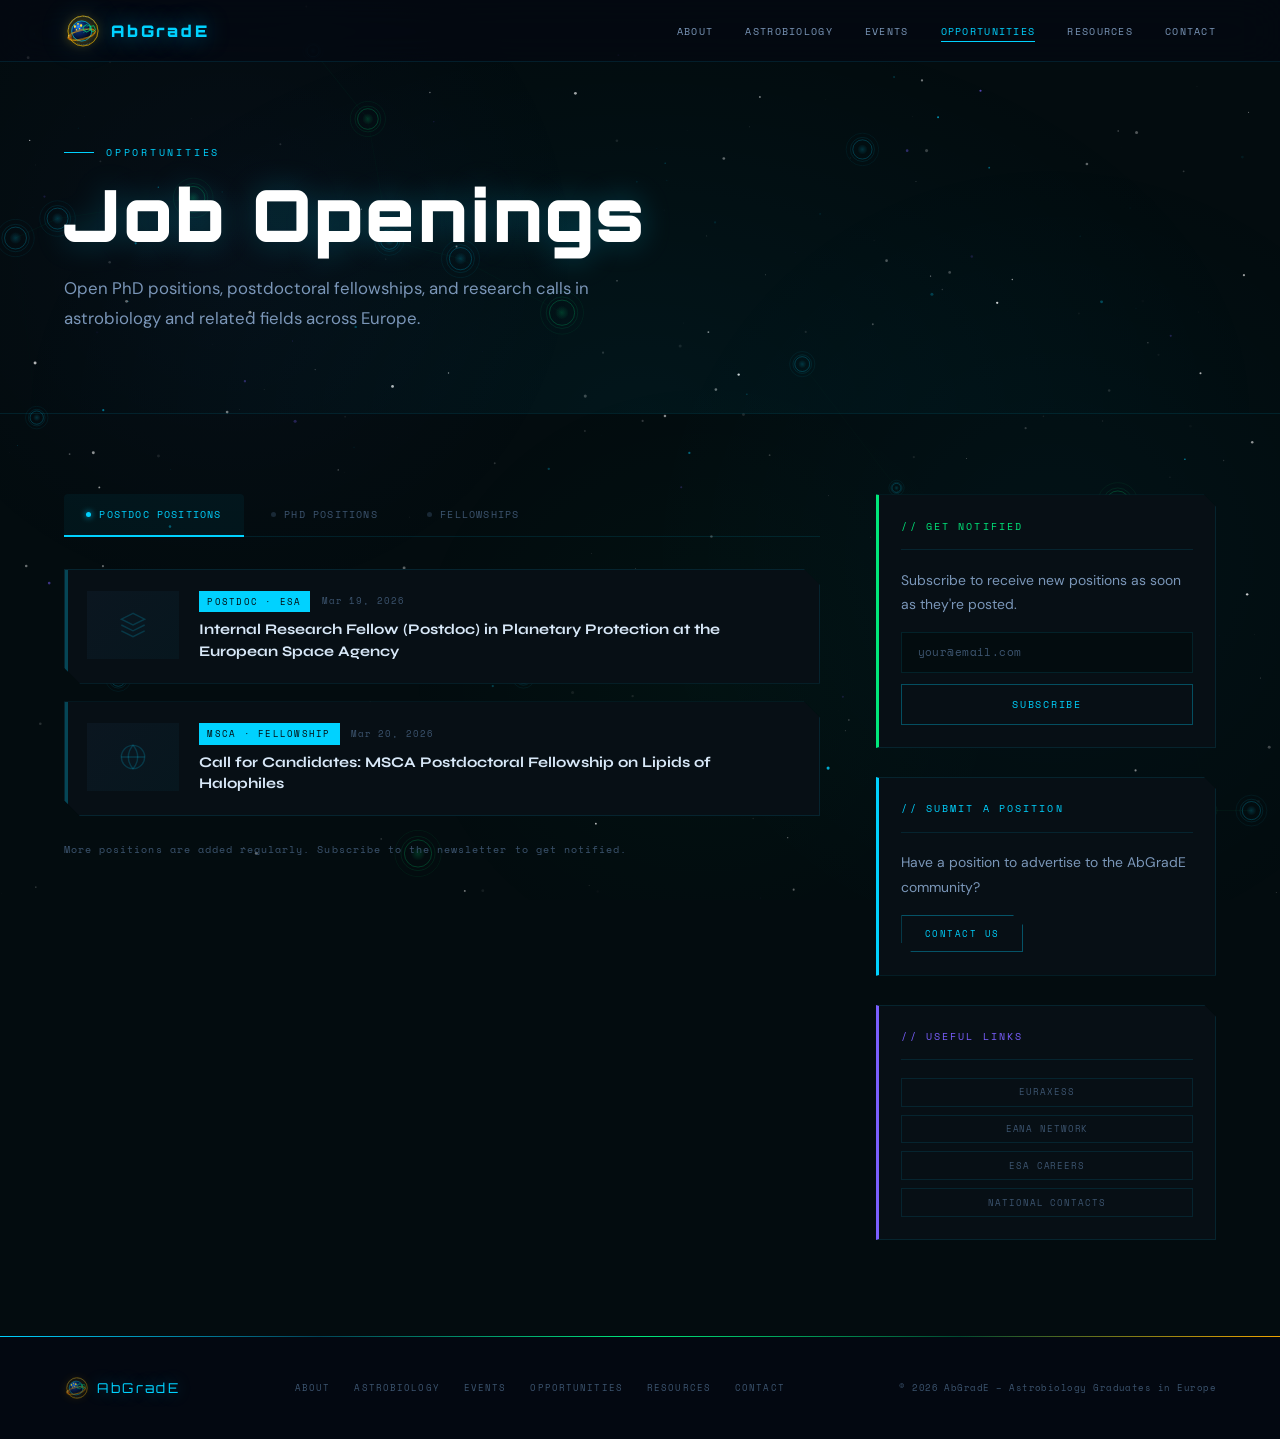
==== opportunities.html @ 153024e1 "AbGradE website initial commit" ====
<!DOCTYPE html>
<html lang="en">
<head>
  <meta charset="UTF-8"><meta name="viewport" content="width=device-width, initial-scale=1.0">
  <title>Opportunities – AbGradE</title>
  <link rel="preconnect" href="https://fonts.googleapis.com">
  <link rel="preconnect" href="https://fonts.gstatic.com" crossorigin>
  <link href="https://fonts.googleapis.com/css2?family=Orbitron:wght@400;700;900&family=Syne:wght@400;600;700;800&family=DM+Sans:opsz,wght@9..40,300;9..40,400;9..40,500&family=Space+Mono:wght@400;700&display=swap" rel="stylesheet">
  <link rel="stylesheet" href="style.css">
</head>
<body>

<canvas id="starfield"></canvas>

<nav class="nav">
  <a href="index.html" class="nav-logo">
    <img src="logo.svg" class="nav-logo-img" alt="AbGradE logo">
    <span class="nav-logo-text">AbGradE</span>
  </a>
  <ul class="nav-links">
    <li><a href="about.html">About</a></li>
    <li><a href="astrobiology.html">Astrobiology</a></li>
    <li><a href="events.html">Events</a></li>
    <li><a href="opportunities.html">Opportunities</a></li>
    <li><a href="resources.html">Resources</a></li>
    <li><a href="contact.html">Contact</a></li>
  </ul>
  <button class="nav-hamburger" aria-label="Toggle menu" aria-expanded="false"><span></span><span></span><span></span></button>
</nav>

<header class="page-header">
  <div class="page-header-scan"></div>
  <div class="page-header-inner">
    <div class="page-header-label">Opportunities</div>
    <h1 class="page-header-title">Job Openings</h1>
    <p class="page-header-desc">Open PhD positions, postdoctoral fellowships, and research calls in astrobiology and related fields across Europe.</p>
  </div>
</header>

<div class="content">
  <div class="content-grid">
    <main>
      <div class="tabs">
        <button class="tab-btn active" onclick="switchTab(this,'postdoc')">Postdoc Positions</button>
        <button class="tab-btn" onclick="switchTab(this,'phd')">PhD Positions</button>
        <button class="tab-btn" onclick="switchTab(this,'fellowships')">Fellowships</button>
      </div>

      <!-- POSTDOC -->
      <div class="tab-panel active" id="tab-postdoc">
        <div class="news-list">

          <a class="news-card" href="https://abgrade.eu/2026/03/19/internal-research-fellow-postdoc-in-planetary-protection-at-the-european-space-agency/" target="_blank">
            <div class="card-icon"><svg width="28" height="28" viewBox="0 0 24 24" fill="none" stroke="currentColor" stroke-width="1.2"><path d="M12 2L2 7l10 5 10-5-10-5z"/><path d="M2 17l10 5 10-5"/><path d="M2 12l10 5 10-5"/></svg></div>
            <div>
              <div class="card-meta"><span class="card-tag">Postdoc · ESA</span><span class="card-date">Mar 19, 2026</span></div>
              <div class="card-title">Internal Research Fellow (Postdoc) in Planetary Protection at the European Space Agency</div>
            </div>
          </a>

          <a class="news-card" href="https://abgrade.eu/2026/03/20/call-for-candidates-interested-in-preparing-a-msca-postdoctoral-fellowship-on-lipids-of-halophiles/" target="_blank">
            <div class="card-icon"><svg width="28" height="28" viewBox="0 0 24 24" fill="none" stroke="currentColor" stroke-width="1.2"><circle cx="12" cy="12" r="10"/><path d="M12 2a15.3 15.3 0 0 1 4 10 15.3 15.3 0 0 1-4 10 15.3 15.3 0 0 1-4-10 15.3 15.3 0 0 1 4-10z"/><line x1="2" y1="12" x2="22" y2="12"/></svg></div>
            <div>
              <div class="card-meta"><span class="card-tag">MSCA · Fellowship</span><span class="card-date">Mar 20, 2026</span></div>
              <div class="card-title">Call for Candidates: MSCA Postdoctoral Fellowship on Lipids of Halophiles</div>
            </div>
          </a>

        </div>
        <p style="font-family:var(--ff-mono);font-size:.65rem;color:var(--text-dim);letter-spacing:.1em;margin-top:1.5rem;">More positions are added regularly. Subscribe to the newsletter to get notified.</p>
      </div>

      <!-- PHD -->
      <div class="tab-panel" id="tab-phd">
        <div class="news-list">
          <div class="news-card" style="cursor:default;">
            <div class="card-icon"><svg width="28" height="28" viewBox="0 0 24 24" fill="none" stroke="currentColor" stroke-width="1.2"><circle cx="12" cy="12" r="10"/><line x1="12" y1="8" x2="12" y2="12"/><line x1="12" y1="16" x2="12.01" y2="16"/></svg></div>
            <div>
              <div class="card-meta"><span class="card-tag phd">PhD</span></div>
              <div class="card-title">New PhD positions are posted as they become available. Check back regularly or subscribe to the newsletter.</div>
            </div>
          </div>
        </div>
        <p style="font-family:var(--ff-mono);font-size:.65rem;color:var(--text-dim);letter-spacing:.1em;margin-top:1.5rem;">For PhD positions, also check <a href="https://www.eana-net.eu/" target="_blank" style="color:var(--cyan);">EANA's website</a> and national research councils.</p>
      </div>

      <!-- FELLOWSHIPS -->
      <div class="tab-panel" id="tab-fellowships">
        <div class="news-list">

          <a class="news-card" href="https://marie-sklodowska-curie-actions.ec.europa.eu/actions/postdoctoral-fellowships" target="_blank">
            <div class="card-icon"><svg width="28" height="28" viewBox="0 0 24 24" fill="none" stroke="currentColor" stroke-width="1.2"><rect x="2" y="7" width="20" height="14" rx="2"/><path d="M16 21V5a2 2 0 0 0-2-2h-4a2 2 0 0 0-2 2v16"/></svg></div>
            <div>
              <div class="card-meta"><span class="card-tag ev">EU · MSCA</span></div>
              <div class="card-title">Marie Skłodowska-Curie Postdoctoral Fellowships — European Commission</div>
            </div>
          </a>

          <a class="news-card" href="https://www.esa.int/About_Us/Careers_at_ESA/ESA_Research_Fellowships" target="_blank">
            <div class="card-icon"><svg width="28" height="28" viewBox="0 0 24 24" fill="none" stroke="currentColor" stroke-width="1.2"><path d="M12 2L2 7l10 5 10-5-10-5z"/><path d="M2 17l10 5 10-5"/><path d="M2 12l10 5 10-5"/></svg></div>
            <div>
              <div class="card-meta"><span class="card-tag ev">ESA · Fellowship</span></div>
              <div class="card-title">ESA Research Fellowships — European Space Agency</div>
            </div>
          </a>

        </div>
      </div>
    </main>

    <aside class="sidebar">
      <div class="s-card">
        <div class="s-title">// Get Notified</div>
        <p class="about-text" style="margin-bottom:1rem;">Subscribe to receive new positions as soon as they're posted.</p>
        <input class="nl-input" type="email" placeholder="your@email.com">
        <button class="nl-btn">Subscribe</button>
      </div>
      <div class="s-card">
        <div class="s-title">// Submit a Position</div>
        <p class="about-text" style="margin-bottom:1rem;">Have a position to advertise to the AbGradE community?</p>
        <a href="contact.html" class="btn btn-outline btn-sm">Contact Us</a>
      </div>
      <div class="s-card">
        <div class="s-title">// Useful Links</div>
        <div class="social-row" style="flex-direction:column;gap:.5rem;">
          <a href="https://euraxess.ec.europa.eu/" class="soc-link" target="_blank" style="width:100%;text-align:center;">EURAXESS</a>
          <a href="https://www.eana-net.eu/" class="soc-link" target="_blank" style="width:100%;text-align:center;">EANA Network</a>
          <a href="https://www.esa.int/About_Us/Careers_at_ESA" class="soc-link" target="_blank" style="width:100%;text-align:center;">ESA Careers</a>
          <a href="resources.html" class="soc-link" style="width:100%;text-align:center;">National Contacts</a>
        </div>
      </div>
    </aside>
  </div>
</div>

<footer>
  <div class="footer-brand"><img src="logo.svg" class="footer-logo-img" alt=""> AbGradE</div>
  <nav class="footer-nav">
    <a href="about.html">About</a><a href="astrobiology.html">Astrobiology</a>
    <a href="events.html">Events</a><a href="opportunities.html">Opportunities</a>
    <a href="resources.html">Resources</a><a href="contact.html">Contact</a>
  </nav>
  <div class="footer-copy">© 2026 AbGradE – Astrobiology Graduates in Europe</div>
</footer>

<script src="main.js"></script>
<script src="https://identity.netlify.com/v1/netlify-identity-widget.js"></script>
<script>
  if (window.netlifyIdentity) {
    window.netlifyIdentity.on("init", user => {
      if (!user) { window.netlifyIdentity.on("login", () => { document.location.href = "/admin/"; }); }
    });
  }
</script>
</body>
</html>
---- style.css ----
/* ═══════════════════════════════════════════════
   AbGradE — Astrobiology Design System
   Space meets Biology · Bioluminescent Palette
   ═══════════════════════════════════════════════ */

*, *::before, *::after { box-sizing: border-box; margin: 0; padding: 0; }

:root {
  --bg:          #030c0f;   /* slightly warmer dark, less cold blue */
  --surface:     #070f15;
  --surface-2:   #0b1620;
  --surface-3:   #0f1e2c;
  --border:      rgba(0, 210, 255, 0.11);
  --border-h:    rgba(0, 210, 255, 0.38);
  --border-g:    rgba(0, 232, 123, 0.22);  /* green bio-border */
  --cyan:        #00d2ff;   /* space / technology */
  --green:       #00e87b;   /* biology / life */
  --green-dim:   rgba(0, 232, 123, 0.08);
  --green-glow:  rgba(0, 232, 123, 0.35);
  --violet:      #7b5fff;
  --gold:        #f0a500;
  --red:         #ff4f6b;
  --text:        #d8e8f8;
  --text-mid:    #7a96b8;
  --text-dim:    #3d5570;
  --ff-display:  'Orbitron', monospace;
  --ff-head:     'Syne', sans-serif;
  --ff-body:     'DM Sans', sans-serif;
  --ff-mono:     'Space Mono', monospace;
  --cut:         14px;
  --cut-sm:      10px;
}

html { scroll-behavior: smooth; }

body {
  background: var(--bg);
  color: var(--text);
  font-family: var(--ff-body);
  font-size: 15px;
  line-height: 1.75;
  overflow-x: hidden;
}

::-webkit-scrollbar { width: 5px; }
::-webkit-scrollbar-track { background: var(--bg); }
::-webkit-scrollbar-thumb { background: rgba(0,210,255,.22); border-radius: 3px; }

/* ── CANVAS ────────────────────────────────────── */
#starfield {
  position: fixed; inset: 0;
  z-index: 0; pointer-events: none;
}

/* ── NAV ───────────────────────────────────────── */
.nav {
  position: fixed; top: 0; left: 0; right: 0; z-index: 200;
  height: 62px;
  padding: 0 clamp(1.5rem, 5vw, 4rem);
  display: flex; align-items: center; justify-content: space-between;
  background: rgba(4,9,18,.75);
  backdrop-filter: blur(22px);
  border-bottom: 1px solid var(--border);
  transition: background .3s;
}
.nav.scrolled { background: rgba(4,9,18,.92); }

.nav-logo {
  display: flex; align-items: center; gap: .55rem;
  text-decoration: none; flex-shrink: 0;
}
.nav-logo-img {
  height: 38px; width: 38px; flex-shrink: 0;
  filter: drop-shadow(0 0 6px rgba(240,165,0,.45)) drop-shadow(0 0 14px rgba(0,210,255,.2));
  transition: filter .3s;
}
.nav-logo:hover .nav-logo-img {
  filter: drop-shadow(0 0 10px rgba(240,165,0,.7)) drop-shadow(0 0 20px rgba(0,210,255,.3));
}
.nav-logo-text {
  font-family: var(--ff-display);
  font-size: 1rem; font-weight: 900; letter-spacing: .18em;
  color: var(--cyan);
  text-shadow: 0 0 22px rgba(0,210,255,.55);
}

.nav-links { display: flex; gap: 2rem; list-style: none; }
.nav-links a {
  font-family: var(--ff-mono); font-size: .62rem; letter-spacing: .13em;
  text-transform: uppercase; color: var(--text-mid); text-decoration: none;
  position: relative; transition: color .2s;
}
.nav-links a::after {
  content: ''; position: absolute; bottom: -3px; left: 0; right: 0;
  height: 1px; background: var(--cyan);
  transform: scaleX(0); transform-origin: left; transition: transform .3s ease;
}
.nav-links a:hover, .nav-links a.active { color: var(--cyan); }
.nav-links a:hover::after, .nav-links a.active::after { transform: scaleX(1); }

.nav-hamburger {
  display: none; flex-direction: column; gap: 5px;
  background: none; border: none; cursor: pointer; padding: 4px;
}
.nav-hamburger span {
  display: block; width: 22px; height: 1px;
  background: var(--text-mid); transition: all .3s;
}

/* ── HERO (home) ───────────────────────────────── */
.hero {
  position: relative; z-index: 1;
  min-height: 100vh;
  display: flex; flex-direction: row;
  align-items: center; justify-content: space-between;
  gap: 3rem;
  padding: 7rem clamp(2.5rem, 6vw, 6rem) 5rem;
  text-align: left;
  /* overflow:hidden removed — body already has overflow-x:hidden;
     keeping it here was clipping the logo and its glow on the right */
}
.hero-body {
  flex: 1 1 auto;
  min-width: 0;
  max-width: 56%;
  display: flex; flex-direction: column;
  align-items: flex-start;
  z-index: 2;
}
.hero::after {
  content: ''; position: absolute; top: 50%; left: 50%;
  transform: translate(-50%,-50%);
  width: 900px; height: 900px;
  background: radial-gradient(circle, rgba(0,210,255,.052) 0%, transparent 65%);
  pointer-events: none;
}
.ring {
  position: absolute; top: 50%; left: 50%;
  border: 1px solid rgba(0,210,255,.07); border-radius: 50%;
  transform: translate(-50%,-50%);
  animation: ring-pulse 5s ease-in-out infinite;
}
.ring:nth-child(1) { width: 340px;  height: 340px; }
.ring:nth-child(2) { width: 620px;  height: 620px;  animation-delay: 1.2s; }
.ring:nth-child(3) { width: 920px;  height: 920px;  animation-delay: 2.4s; }
.ring:nth-child(4) { width: 1240px; height: 1240px; animation-delay: 3.6s; }
@keyframes ring-pulse { 0%,100%{opacity:.4;} 50%{opacity:.95;} }

.scan-beam {
  position: absolute; left: 0; right: 0; height: 1px;
  background: linear-gradient(90deg, transparent, var(--cyan) 40%, rgba(0,210,255,.6) 50%, var(--cyan) 60%, transparent);
  animation: scan-y 7s ease-in-out infinite; opacity: 0;
}
@keyframes scan-y {
  0%   { top: -2px; opacity: 0; }
  5%   { opacity: .42; }
  95%  { opacity: .42; }
  100% { top: 100%; opacity: 0; }
}

.hero-corner { position: absolute; width: 32px; height: 32px; opacity: .32; }
.hero-corner--tl { top: 5.5rem; left: 2rem; border-top: 1px solid var(--cyan); border-left: 1px solid var(--cyan); }
.hero-corner--tr { top: 5.5rem; right: 2rem; border-top: 1px solid var(--cyan); border-right: 1px solid var(--cyan); }
.hero-corner--bl { bottom: 3rem; left: 2rem; border-bottom: 1px solid var(--cyan); border-left: 1px solid var(--cyan); }
.hero-corner--br { bottom: 3rem; right: 2rem; border-bottom: 1px solid var(--cyan); border-right: 1px solid var(--cyan); }

.hero-eyebrow {
  font-family: var(--ff-mono); font-size: .62rem; letter-spacing: .32em;
  text-transform: uppercase; color: var(--cyan); margin-bottom: 1.5rem;
  opacity: 0; animation: fade-up .9s .15s ease forwards;
  display: flex; align-items: center; gap: .85rem;
}
.hero-eyebrow::before {
  content: '';
  display: inline-block; flex-shrink: 0;
  width: 8px; height: 8px; border-radius: 50%;
  background: var(--green);
  box-shadow: 0 0 10px var(--green), 0 0 20px rgba(0,232,123,.4);
  animation: bio-pulse 2.2s ease-in-out infinite;
}
@keyframes bio-pulse {
  0%,100% { transform: scale(1);   opacity: 1; }
  50%      { transform: scale(1.6); opacity: .5; }
}
.hero-title {
  font-family: var(--ff-display);
  font-size: clamp(3.2rem, 7.5vw, 7rem); font-weight: 900;
  letter-spacing: .04em; line-height: 1; color: #fff;
  text-shadow: 0 0 40px rgba(0,210,255,.38), 0 0 100px rgba(0,210,255,.12);
  opacity: 0; animation: fade-up .9s .35s ease forwards; position: relative; z-index: 1;
}
.hero-title em { color: var(--cyan); font-style: normal; }

.hero-sub {
  font-family: var(--ff-head); font-weight: 400; color: var(--text-mid);
  font-size: clamp(.85rem, 2.2vw, 1.1rem); letter-spacing: .22em; text-transform: uppercase;
  margin-top: 1.1rem; margin-bottom: 1.6rem;
  opacity: 0; animation: fade-up .9s .55s ease forwards;
}
.hero-desc {
  max-width: 520px; font-size: .98rem; color: var(--text-mid); line-height: 1.85;
  margin-bottom: 3rem;
  opacity: 0; animation: fade-up .9s .75s ease forwards;
}
.hero-cta {
  display: flex; gap: 1rem; flex-wrap: wrap; justify-content: flex-start;
  opacity: 0; animation: fade-up .9s .95s ease forwards;
}
.hero-scroll {
  position: absolute; bottom: 2.5rem; left: 50%; transform: translateX(-50%);
  display: flex; flex-direction: column; align-items: center; gap: .5rem;
  opacity: 0; animation: fade-up .9s 1.2s ease forwards;
}
.scroll-label { font-family: var(--ff-mono); font-size: .58rem; letter-spacing: .2em; color: var(--text-dim); }
.scroll-line {
  width: 1px; height: 42px;
  background: linear-gradient(180deg, var(--cyan), transparent);
  animation: scroll-pulse 2.2s ease-in-out infinite;
}
@keyframes scroll-pulse { 0%,100%{opacity:1;transform:scaleY(1);} 50%{opacity:.4;transform:scaleY(.55);} }

/* ── PAGE HEADER (inner pages) ─────────────────── */
.page-header {
  position: relative; z-index: 1;
  padding: 9rem clamp(1.5rem,5vw,4rem) 5rem;
  overflow: hidden;
  border-bottom: 1px solid var(--border);
}
.page-header::before {
  content: ''; position: absolute; inset: 0;
  background: radial-gradient(ellipse at 50% 100%, rgba(0,210,255,.05) 0%, transparent 70%);
}
.page-header-scan {
  position: absolute; left: 0; right: 0; height: 1px;
  background: linear-gradient(90deg, transparent, var(--cyan) 40%, rgba(0,210,255,.5) 50%, var(--cyan) 60%, transparent);
  animation: scan-y 8s ease-in-out infinite; opacity: 0;
}
.page-header-inner { position: relative; max-width: 800px; }
.page-header-label {
  font-family: var(--ff-mono); font-size: .62rem; letter-spacing: .28em;
  text-transform: uppercase; color: var(--cyan); margin-bottom: 1rem;
  display: flex; align-items: center; gap: .75rem;
}
.page-header-label::before {
  content: ''; display: block; width: 30px; height: 1px; background: var(--cyan);
}
.page-header-title {
  font-family: var(--ff-display); font-size: clamp(2.2rem, 6vw, 4.5rem);
  font-weight: 900; letter-spacing: .04em; line-height: 1.05; color: #fff;
  text-shadow: 0 0 30px rgba(0,210,255,.25);
  margin-bottom: 1.25rem;
}
.page-header-desc {
  font-size: 1.05rem; color: var(--text-mid); max-width: 620px; line-height: 1.8;
}

/* ── BUTTONS ───────────────────────────────────── */
.btn {
  font-family: var(--ff-mono); font-size: .65rem; letter-spacing: .16em;
  text-transform: uppercase; text-decoration: none;
  padding: .9rem 2.2rem; transition: all .3s ease; cursor: pointer; border: none; display: inline-block;
  clip-path: polygon(0 0, calc(100% - var(--cut)) 0, 100% var(--cut), 100% 100%, var(--cut) 100%, 0 calc(100% - var(--cut)));
}
.btn-primary { background: var(--cyan); color: var(--bg); }
.btn-primary:hover { background: #fff; box-shadow: 0 0 36px rgba(0,210,255,.65); }
.btn-outline { background: transparent; color: var(--cyan); border: 1px solid rgba(0,210,255,.35) !important; }
.btn-outline:hover { background: rgba(0,210,255,.1); border-color: var(--cyan) !important; }
.btn-ghost { background: transparent; color: var(--text-mid); border: 1px solid var(--border) !important; }
.btn-ghost:hover { color: var(--cyan); border-color: rgba(0,210,255,.35) !important; }
.btn-sm { font-size: .58rem; padding: .6rem 1.4rem; --cut: var(--cut-sm); }

/* ── STATS BAND ────────────────────────────────── */
.stats-band {
  position: relative; z-index: 1;
  border-top: 1px solid var(--border); border-bottom: 1px solid var(--border);
  background: linear-gradient(90deg, rgba(0,210,255,.03), transparent 50%, rgba(123,95,255,.03));
  padding: 3.5rem clamp(1.5rem,5vw,4rem);
  display: grid; grid-template-columns: repeat(4,1fr); gap: 2rem; text-align: center;
}
.stats-band > div {
  position: relative; padding: 0 1rem;
}
/* vertical separator between stats */
.stats-band > div + div::before {
  content: ''; position: absolute; left: 0; top: 50%; transform: translateY(-50%);
  width: 1px; height: 48px;
  background: linear-gradient(180deg, transparent, var(--border-h), transparent);
}
.stat-val {
  font-family: var(--ff-display); font-size: 3.2rem; font-weight: 900; line-height: 1;
  /* default: cyan for space metrics */
  color: var(--cyan);
  text-shadow: 0 0 32px rgba(0,210,255,.5);
}
/* biology metrics (3rd + 4th) → green */
.stats-band > div:nth-child(3) .stat-val,
.stats-band > div:nth-child(4) .stat-val {
  color: var(--green);
  text-shadow: 0 0 32px rgba(0,232,123,.5);
}
.stat-label {
  font-family: var(--ff-mono); font-size: .58rem; letter-spacing: .22em;
  text-transform: uppercase; color: var(--text-dim); margin-top: .75rem;
}

/* ── CONTENT WRAPPER ───────────────────────────── */
.content {
  position: relative; z-index: 1; max-width: 1300px;
  margin: 0 auto; padding: 5rem clamp(1.5rem,5vw,4rem) 6rem;
}
.content-grid {
  display: grid; grid-template-columns: 1fr 340px; gap: 3.5rem; align-items: start;
}
.content-full { max-width: 860px; }

/* ── SECTION LABEL ─────────────────────────────── */
.label-row { display: flex; align-items: center; gap: .9rem; margin-bottom: .6rem; }
.label-row::before { content: ''; display: block; width: 3px; height: 22px; background: var(--cyan); box-shadow: 0 0 12px var(--cyan); }
.label-text { font-family: var(--ff-mono); font-size: .62rem; letter-spacing: .26em; text-transform: uppercase; color: var(--cyan); }
.section-title { font-family: var(--ff-head); font-size: 2rem; font-weight: 800; color: var(--text); line-height: 1.2; margin-bottom: 2.2rem; }

/* ── TABS ──────────────────────────────────────── */
.tabs { display: flex; border-bottom: 1px solid var(--border); margin-bottom: 2rem; gap: .3rem; }
.tab-btn {
  font-family: var(--ff-mono); font-size: .62rem; letter-spacing: .12em; text-transform: uppercase;
  color: var(--text-dim); background: transparent; border: none;
  border-bottom: 2px solid transparent; padding: .8rem 1.4rem; cursor: pointer;
  margin-bottom: -1px; transition: all .25s; border-radius: 4px 4px 0 0;
  display: flex; align-items: center; gap: .5rem;
}
.tab-btn::before {
  content: ''; display: block; width: 5px; height: 5px; border-radius: 50%;
  background: currentColor; opacity: .4; transition: opacity .25s, background .25s;
}
.tab-btn:hover:not(.active) { color: var(--text-mid); background: rgba(255,255,255,.02); }
.tab-btn.active {
  color: var(--cyan); border-bottom-color: var(--cyan);
  background: rgba(0,210,255,.05);
}
.tab-btn.active::before { opacity: 1; background: var(--cyan); box-shadow: 0 0 6px var(--cyan); }
.tab-panel { display: none; }
.tab-panel.active { display: block; }

/* ── NEWS / JOB CARDS ──────────────────────────── */
.news-list { display: flex; flex-direction: column; gap: 1.1rem; }
.news-card {
  display: grid; grid-template-columns: 92px 1fr; gap: 1.2rem; align-items: start;
  background: var(--surface); border: 1px solid var(--border);
  padding: 1.3rem 1.4rem; text-decoration: none; color: inherit;
  position: relative; overflow: hidden;
  clip-path: polygon(0 0, calc(100% - 16px) 0, 100% 16px, 100% 100%, 16px 100%, 0 calc(100% - 16px));
  transition: background .3s, border-color .3s, transform .3s, box-shadow .3s;
}
.news-card::before {
  content: ''; position: absolute; left: 0; top: 0; bottom: 0; width: 3px;
  background: var(--cyan); opacity: .28; transition: opacity .3s ease;
}
.news-card:hover { background: var(--surface-2); border-color: var(--border-h); transform: translateX(4px); box-shadow: 0 0 32px rgba(0,210,255,.06); }
.news-card:hover::before { opacity: 1; }
/* category-coloured stripes */
#tab-events  .news-card::before { background: var(--violet); }
#tab-seminars .news-card::before { background: var(--gold); }

.card-icon {
  width: 92px; height: 68px;
  background: linear-gradient(135deg, var(--surface-2), rgba(0,210,255,.04));
  display: flex; align-items: center; justify-content: center; color: rgba(0,210,255,.18);
}
.card-meta { display: flex; align-items: center; gap: .7rem; margin-bottom: .45rem; }
.card-tag {
  font-family: var(--ff-mono); font-size: .56rem; letter-spacing: .14em; text-transform: uppercase;
  padding: .18rem .55rem; background: var(--cyan); color: var(--bg);
}
.card-tag.ev  { background: var(--violet); color: #fff; }
.card-tag.sem { background: var(--gold); color: var(--bg); }
.card-tag.phd { background: var(--green); color: var(--bg); }
.card-date { font-family: var(--ff-mono); font-size: .58rem; color: var(--text-dim); letter-spacing: .1em; }
.card-title { font-family: var(--ff-head); font-size: .92rem; font-weight: 700; color: var(--text); line-height: 1.45; transition: color .2s; }
.news-card:hover .card-title { color: var(--cyan); }

/* ── TEAM GRID ─────────────────────────────────── */
.team-grid { display: grid; grid-template-columns: repeat(auto-fill, minmax(240px, 1fr)); gap: 1.2rem; }
.team-card {
  background: var(--surface); border: 1px solid var(--border); padding: 1.5rem;
  clip-path: polygon(0 0, calc(100% - var(--cut)) 0, 100% var(--cut), 100% 100%, 0 100%);
  transition: border-color .3s, background .3s;
  position: relative;
}
.team-card::after {
  content: ''; position: absolute; top: 0; right: 0;
  width: var(--cut); height: var(--cut);
  background: linear-gradient(135deg, transparent 50%, var(--border-h) 50%);
  transition: background .3s;
}
.team-card:hover { border-color: var(--border-h); background: var(--surface-2); }
.team-card:hover::after { background: linear-gradient(135deg, transparent 50%, var(--cyan) 50%); }
.team-role { font-family: var(--ff-mono); font-size: .58rem; letter-spacing: .14em; text-transform: uppercase; color: var(--cyan); margin-bottom: .5rem; }
.team-name { font-family: var(--ff-head); font-size: 1.05rem; font-weight: 700; color: var(--text); margin-bottom: .3rem; }
.team-country { font-family: var(--ff-mono); font-size: .6rem; color: var(--text-dim); letter-spacing: .1em; }
.team-email { font-family: var(--ff-mono); font-size: .6rem; color: var(--text-mid); margin-top: .5rem; word-break: break-all; }

/* ── DISCIPLINES (astrobiology) ────────────────── */
.disc-grid { display: grid; grid-template-columns: repeat(auto-fill, minmax(200px, 1fr)); gap: 1rem; margin-bottom: 3rem; }
.disc-card {
  background: var(--surface); border: 1px solid var(--border);
  padding: 1.3rem 1.2rem;
  clip-path: polygon(0 0, calc(100% - var(--cut-sm)) 0, 100% var(--cut-sm), 100% 100%, var(--cut-sm) 100%, 0 calc(100% - var(--cut-sm)));
  transition: border-color .3s, background .3s;
}
.disc-card:hover { border-color: var(--border-h); background: var(--surface-2); }
.disc-icon { margin-bottom: .75rem; color: var(--cyan); opacity: .7; }
.disc-name { font-family: var(--ff-head); font-size: .9rem; font-weight: 700; color: var(--text); }

/* ── COUNTRY CONTACTS ──────────────────────────── */
.country-grid { display: grid; grid-template-columns: repeat(auto-fill, minmax(280px, 1fr)); gap: 1.2rem; }
.country-card {
  background: var(--surface); border: 1px solid var(--border); padding: 1.4rem;
  clip-path: polygon(0 0, calc(100% - var(--cut)) 0, 100% var(--cut), 100% 100%, 0 100%);
  transition: border-color .3s, background .3s; position: relative;
}
.country-card::after {
  content: ''; position: absolute; top: 0; right: 0;
  width: var(--cut); height: var(--cut);
  background: linear-gradient(135deg, transparent 50%, var(--border) 50%);
  transition: background .3s;
}
.country-card:hover { border-color: var(--border-h); background: var(--surface-2); }
.country-card:hover::after { background: linear-gradient(135deg, transparent 50%, rgba(0,210,255,.3) 50%); }
.country-name { font-family: var(--ff-display); font-size: .78rem; letter-spacing: .12em; text-transform: uppercase; color: var(--cyan); margin-bottom: .9rem; padding-bottom: .7rem; border-bottom: 1px solid var(--border); }
.contact-entry { margin-bottom: .6rem; }
.contact-entry:last-child { margin-bottom: 0; }
.contact-person { font-family: var(--ff-head); font-size: .88rem; font-weight: 600; color: var(--text); }
.contact-email { font-family: var(--ff-mono); font-size: .58rem; color: var(--text-mid); margin-top: .15rem; }

/* ── EVENTS TIMELINE ───────────────────────────── */
.events-list { display: flex; flex-direction: column; gap: 1.2rem; }
.event-card {
  background: var(--surface); border: 1px solid var(--border);
  padding: 1.5rem 1.6rem; position: relative; overflow: hidden;
  clip-path: polygon(0 0, calc(100% - 16px) 0, 100% 16px, 100% 100%, 16px 100%, 0 calc(100% - 16px));
  transition: border-color .3s, background .3s;
}
.event-card:hover { border-color: var(--border-h); background: var(--surface-2); }
.event-card-top { display: flex; align-items: flex-start; justify-content: space-between; gap: 1.5rem; flex-wrap: wrap; }
.event-name { font-family: var(--ff-head); font-size: 1.1rem; font-weight: 700; color: var(--text); margin-bottom: .35rem; }
.event-meta { display: flex; gap: .75rem; flex-wrap: wrap; align-items: center; margin-bottom: .8rem; }
.event-date-badge {
  font-family: var(--ff-mono); font-size: .6rem; letter-spacing: .1em;
  color: var(--bg); background: var(--cyan); padding: .25rem .75rem;
}
.event-place { font-family: var(--ff-mono); font-size: .6rem; color: var(--text-dim); }
.event-desc { font-size: .88rem; color: var(--text-mid); line-height: 1.7; }

/* ── PROSE ─────────────────────────────────────── */
.prose { max-width: 780px; }
.prose h2 { font-family: var(--ff-head); font-size: 1.5rem; font-weight: 800; color: var(--text); margin: 2.5rem 0 1rem; }
.prose h3 { font-family: var(--ff-head); font-size: 1.1rem; font-weight: 700; color: var(--cyan); margin: 2rem 0 .75rem; }
.prose p { color: var(--text-mid); margin-bottom: 1.3rem; line-height: 1.85; }
.prose p:last-child { margin-bottom: 0; }
.prose strong { color: var(--text); font-weight: 600; }

/* ── VIDEO EMBED ───────────────────────────────── */
.video-wrap {
  position: relative; background: var(--surface); border: 1px solid var(--border);
  padding: 2rem; margin: 2.5rem 0;
  clip-path: polygon(0 0, calc(100% - 16px) 0, 100% 16px, 100% 100%, 16px 100%, 0 calc(100% - 16px));
}
.video-placeholder {
  aspect-ratio: 16/9; background: var(--surface-2);
  display: flex; flex-direction: column; align-items: center; justify-content: center;
  gap: 1rem; color: rgba(0,210,255,.3);
}
.video-placeholder p { font-family: var(--ff-mono); font-size: .65rem; letter-spacing: .15em; color: var(--text-dim); }

/* ── CONTACT FORM ──────────────────────────────── */
.contact-grid { display: grid; grid-template-columns: 1fr 1fr; gap: 3rem; align-items: start; }
.form-field { margin-bottom: 1.2rem; }
.form-label { font-family: var(--ff-mono); font-size: .6rem; letter-spacing: .15em; text-transform: uppercase; color: var(--text-dim); display: block; margin-bottom: .5rem; }
.form-input, .form-textarea {
  width: 100%; background: var(--surface); border: 1px solid var(--border);
  color: var(--text); font-family: var(--ff-body); font-size: .92rem;
  padding: .8rem 1rem; outline: none; transition: border-color .2s;
  clip-path: polygon(0 0, calc(100% - var(--cut-sm)) 0, 100% var(--cut-sm), 100% 100%, 0 100%);
}
.form-input:focus, .form-textarea:focus { border-color: var(--cyan); }
.form-input::placeholder, .form-textarea::placeholder { color: var(--text-dim); }
.form-textarea { resize: vertical; min-height: 140px; }
.contact-info-card {
  background: var(--surface); border: 1px solid var(--border); padding: 2rem;
  clip-path: polygon(0 0, calc(100% - var(--cut)) 0, 100% var(--cut), 100% 100%, 0 100%);
}
.contact-detail { margin-bottom: 1.5rem; }
.contact-detail-label { font-family: var(--ff-mono); font-size: .58rem; letter-spacing: .18em; text-transform: uppercase; color: var(--cyan); margin-bottom: .4rem; }
.contact-detail-val { font-size: .92rem; color: var(--text-mid); }
.contact-detail-val a { color: var(--text-mid); text-decoration: none; transition: color .2s; }
.contact-detail-val a:hover { color: var(--cyan); }

/* ── SIDEBAR ───────────────────────────────────── */
.sidebar { display: flex; flex-direction: column; gap: 1.8rem; position: sticky; top: 80px; }
.s-card {
  background: var(--surface); border: 1px solid var(--border); padding: 1.4rem;
  clip-path: polygon(0 0, calc(100% - 12px) 0, 100% 12px, 100% 100%, 0 100%);
  position: relative;
  border-left: 3px solid var(--cyan);
}
/* Calendar card → green (biology/time) */
.s-card:nth-child(1) { border-left-color: var(--green); }
.s-card:nth-child(1) .s-title { color: var(--green); }
/* Subscribe card → cyan (tech/space) */
.s-card:nth-child(2) { border-left-color: var(--cyan); }
/* About card → violet */
.s-card:nth-child(3) { border-left-color: var(--violet); }
.s-card:nth-child(3) .s-title { color: var(--violet); }
.s-title {
  font-family: var(--ff-mono); font-size: .6rem; letter-spacing: .22em;
  text-transform: uppercase; color: var(--cyan);
  padding-bottom: .9rem; border-bottom: 1px solid var(--border); margin-bottom: 1.1rem;
}

.cal-item { padding: .9rem 0; border-bottom: 1px solid var(--border); }
.cal-item:last-child { border-bottom: none; padding-bottom: 0; }
.cal-name { font-family: var(--ff-head); font-size: .9rem; font-weight: 600; color: var(--text); margin-bottom: .25rem; }
.cal-date { font-family: var(--ff-mono); font-size: .58rem; color: var(--cyan); letter-spacing: .1em; }
.cal-dot { display: inline-block; width: 6px; height: 6px; background: var(--cyan); border-radius: 50%; margin-right: .5rem; box-shadow: 0 0 6px var(--cyan); animation: blink 2s ease-in-out infinite; }
@keyframes blink { 0%,100%{opacity:1;} 50%{opacity:.2;} }

.nl-input { width: 100%; background: var(--bg); border: 1px solid var(--border); color: var(--text); font-family: var(--ff-mono); font-size: .68rem; padding: .7rem .95rem; outline: none; transition: border-color .2s; margin-bottom: .7rem; letter-spacing: .04em; }
.nl-input:focus { border-color: var(--cyan); }
.nl-input::placeholder { color: var(--text-dim); }
.nl-btn { width: 100%; background: transparent; border: 1px solid rgba(0,210,255,.32); color: var(--cyan); font-family: var(--ff-mono); font-size: .62rem; letter-spacing: .18em; text-transform: uppercase; padding: .75rem; cursor: pointer; transition: all .3s; }
.nl-btn:hover { background: var(--cyan); color: var(--bg); }

.about-text { font-size: .87rem; color: var(--text-mid); line-height: 1.75; }
.social-row { display: flex; flex-wrap: wrap; gap: .6rem; margin-top: 1rem; }
.soc-link { font-family: var(--ff-mono); font-size: .56rem; letter-spacing: .1em; text-transform: uppercase; color: var(--text-dim); text-decoration: none; border: 1px solid var(--border); padding: .35rem .75rem; transition: all .2s; }
.soc-link:hover { color: var(--cyan); border-color: var(--cyan); }

/* ── FOOTER ────────────────────────────────────── */
footer {
  position: relative; z-index: 1;
  /* gradient top border: cyan → green → gold */
  border-top: none;
  padding: 2.4rem clamp(1.5rem,5vw,4rem);
  display: flex; align-items: center; justify-content: space-between;
  flex-wrap: wrap; gap: 1rem; background: rgba(4,9,18,.95);
}
footer::before {
  content: ''; position: absolute; top: 0; left: 0; right: 0; height: 1px;
  background: linear-gradient(90deg,
    var(--cyan) 0%, rgba(0,210,255,.3) 25%,
    var(--green) 50%, rgba(0,232,123,.3) 75%,
    var(--gold) 100%);
}
.footer-brand {
  display: flex; align-items: center; gap: .45rem;
  font-family: var(--ff-display); font-size: .85rem; letter-spacing: .18em;
  color: var(--cyan); text-shadow: 0 0 16px rgba(0,210,255,.4);
}
.footer-logo-img {
  height: 26px; width: 26px; opacity: .75;
  filter: drop-shadow(0 0 5px rgba(240,165,0,.3));
}
.footer-nav { display: flex; gap: 1.5rem; flex-wrap: wrap; }
.footer-nav a { font-family: var(--ff-mono); font-size: .58rem; letter-spacing: .12em; text-transform: uppercase; color: var(--text-dim); text-decoration: none; transition: color .2s; }
.footer-nav a:hover { color: var(--cyan); }
.footer-copy { font-family: var(--ff-mono); font-size: .58rem; color: var(--text-dim); letter-spacing: .05em; }

/* ── ANIMATIONS ────────────────────────────────── */
@keyframes fade-up {
  from { opacity: 0; transform: translateY(22px); }
  to   { opacity: 1; transform: translateY(0); }
}
.reveal { opacity: 0; transform: translateY(18px); transition: opacity .55s ease, transform .55s ease; }
.reveal.visible { opacity: 1; transform: translateY(0); }

/* ── HERO LOGO EMBLEM ──────────────────────────── */
.hero-emblem {
  position: relative;
  flex: 0 0 auto;
  width: clamp(220px, 30vw, 440px);
  height: clamp(220px, 30vw, 440px);
  opacity: 0;
  animation: fade-up .9s 1.1s ease forwards, emblem-drift 10s ease-in-out 2s infinite;
  pointer-events: none;
  z-index: 2;
}
.hero-emblem img {
  width: 100%; height: 100%;
  display: block;
  filter:
    drop-shadow(0 0 18px rgba(240,165,0,.55))
    drop-shadow(0 0 40px rgba(0,210,255,.25))
    drop-shadow(0 0 80px rgba(0,232,123,.12));
}
@keyframes emblem-drift {
  0%,100% { transform: rotate(0deg) translateY(0); }
  25%      { transform: rotate(1.5deg) translateY(-10px); }
  75%      { transform: rotate(-1deg) translateY(8px); }
}

/* ── DNA HELIX (kept for JS, hidden in DOM) ─────── */
.dna-wrap {
  position: absolute;
  right: clamp(3%, 8vw, 12%);
  top: 50%; transform: translateY(-50%);
  opacity: 0;
  animation: fade-up .9s 1.1s ease forwards;
  pointer-events: none;
  z-index: 2;
}
.dna-wrap svg {
  width: 80px; height: 400px;
  filter: drop-shadow(0 0 8px rgba(0,232,123,0.22)) drop-shadow(0 0 16px rgba(0,210,255,0.15));
  animation: dna-drift 8s ease-in-out infinite;
}
@keyframes dna-drift {
  0%,100% { transform: translateY(0); }
  50%      { transform: translateY(-14px); }
}

/* ── BIO-GREEN ACCENTS ─────────────────────────── */
.card-tag.bio  { background: var(--green); color: var(--bg); }
.label-row.bio::before { background: var(--green); box-shadow: 0 0 12px var(--green); }
.label-text.bio { color: var(--green); }

/* ── HEX CELL PATTERN (stats band texture) ──────── */
.stats-band {
  background-image:
    radial-gradient(circle, rgba(0,232,123,.03) 0%, transparent 60%),
    url("data:image/svg+xml,%3Csvg xmlns='http://www.w3.org/2000/svg' width='56' height='100'%3E%3Cpath d='M28 66L0 50V16L28 0l28 16v34L28 66zm0 34L0 84V68l28 16 28-16v16L28 100z' fill='none' stroke='rgba(0%2C232%2C123%2C.045)' stroke-width='0.8'/%3E%3C/svg%3E");
  background-size: auto, 56px 100px;
}

/* ── BIO SECTION DIVIDER ───────────────────────── */
.bio-divider {
  position: relative; z-index: 1;
  padding: 2rem clamp(1.5rem,5vw,4rem);
  display: flex; align-items: center; justify-content: center; gap: 1.8rem;
  background: linear-gradient(90deg, transparent, rgba(0,232,123,.04) 50%, transparent);
}
/* full-width gradient lines flanking the text */
.bio-divider::before,
.bio-divider::after {
  content: '';
  flex: 1; height: 1px;
  background: linear-gradient(90deg, transparent, var(--green));
}
.bio-divider::after {
  background: linear-gradient(90deg, var(--green), transparent);
}
.bio-divider-icon {
  color: var(--green); flex-shrink: 0;
  filter: drop-shadow(0 0 6px rgba(0,232,123,.6));
}
.bio-divider-text {
  font-family: var(--ff-mono); font-size: .65rem; letter-spacing: .28em;
  text-transform: uppercase; color: var(--green);
  text-shadow: 0 0 14px rgba(0,232,123,.5);
  white-space: nowrap; flex-shrink: 0;
}

/* ── BIOLUMINESCENT PULL-QUOTE ─────────────────── */
.bio-quote {
  border-left: 2px solid var(--green);
  padding: 1rem 1.4rem;
  margin: 2rem 0;
  background: var(--green-dim);
  clip-path: polygon(0 0, calc(100% - 10px) 0, 100% 10px, 100% 100%, 0 100%);
}
.bio-quote p {
  font-family: var(--ff-head); font-size: 1.05rem; font-weight: 600;
  color: var(--text); font-style: italic; line-height: 1.6; margin: 0;
}

/* ── MOBILE NAV OPEN STATE ─────────────────────── */
.nav-links.nav-open {
  display: flex; flex-direction: column;
  position: absolute; top: 62px; left: 0; right: 0;
  background: rgba(3,12,15,.97); backdrop-filter: blur(24px);
  border-bottom: 1px solid var(--border);
  padding: 1.5rem 2rem 2rem;
  gap: 1.25rem; z-index: 199;
}
.nav-links.nav-open a { font-size: .75rem; }

/* ══════════════════════════════════════════════════
   RESPONSIVE — Mobile-first breakpoints
   ══════════════════════════════════════════════════ */

/* ── TABLET (≤ 1024px) ──────────────────────────── */
@media (max-width: 1024px) {
  .content-grid { grid-template-columns: 1fr; }
  .sidebar { position: static; }
  .contact-grid { grid-template-columns: 1fr; }
  .stats-band { grid-template-columns: repeat(2,1fr); }
  .dna-wrap { display: none; }

  /* Hero stacks vertically */
  .hero { flex-direction: column; text-align: center; align-items: center;
          gap: 2.5rem; padding-top: 6rem; }
  .hero-body { max-width: 100%; align-items: center; }
  .hero-cta { justify-content: center; }
  .hero-emblem { width: clamp(160px, 28vw, 220px); height: clamp(160px, 28vw, 220px); }
}

/* ── MOBILE (≤ 768px) ───────────────────────────── */
@media (max-width: 768px) {
  /* Nav */
  .nav-links { display: none; }
  .nav-hamburger { display: flex; }

  /* Hero */
  .hero { padding: 5rem 1.5rem 4rem; gap: 2rem; }
  .hero-eyebrow { letter-spacing: .15em; font-size: .58rem; }
  .hero-sub { letter-spacing: .12em; }
  .hero-cta { flex-direction: column; align-items: center; gap: .8rem; }
  .hero-cta .btn { width: 100%; max-width: 320px; text-align: center; justify-content: center; }
  .hero-emblem { width: 160px; height: 160px; }

  /* Page headers */
  .page-header { padding: 6rem 1.5rem 3.5rem; }

  /* Tabs — horizontal scroll on mobile */
  .tabs { overflow-x: auto; -webkit-overflow-scrolling: touch;
          scrollbar-width: none; gap: 0; }
  .tabs::-webkit-scrollbar { display: none; }
  .tab-btn { white-space: nowrap; padding: .9rem 1.2rem; flex-shrink: 0; }

  /* Cards */
  .news-card { grid-template-columns: 1fr; }
  .card-icon { display: none; }

  /* Team */
  .team-grid { grid-template-columns: 1fr 1fr; }

  /* Footer — stack vertically */
  footer { flex-direction: column; align-items: flex-start; gap: 1.5rem;
           padding: 2rem 1.5rem; }
  .footer-nav { gap: 1rem; }
}

/* ── SMALL MOBILE (≤ 480px) ─────────────────────── */
@media (max-width: 480px) {
  /* Hero */
  .hero { padding: 4.5rem 1.25rem 3rem; }
  .hero-title { font-size: clamp(2.6rem, 11vw, 3.8rem); }
  /* Hide emblem on very small screens — text needs the full width */
  .hero-emblem { display: none; }

  /* Stats */
  .stats-band { grid-template-columns: 1fr 1fr; gap: 1.5rem; }

  /* Team + disciplines */
  .team-grid { grid-template-columns: 1fr; }
  .disc-grid  { grid-template-columns: 1fr 1fr; }

  /* Country grid */
  .country-grid { grid-template-columns: 1fr; }

  /* Buttons full width */
  .btn { width: 100%; text-align: center; }
}
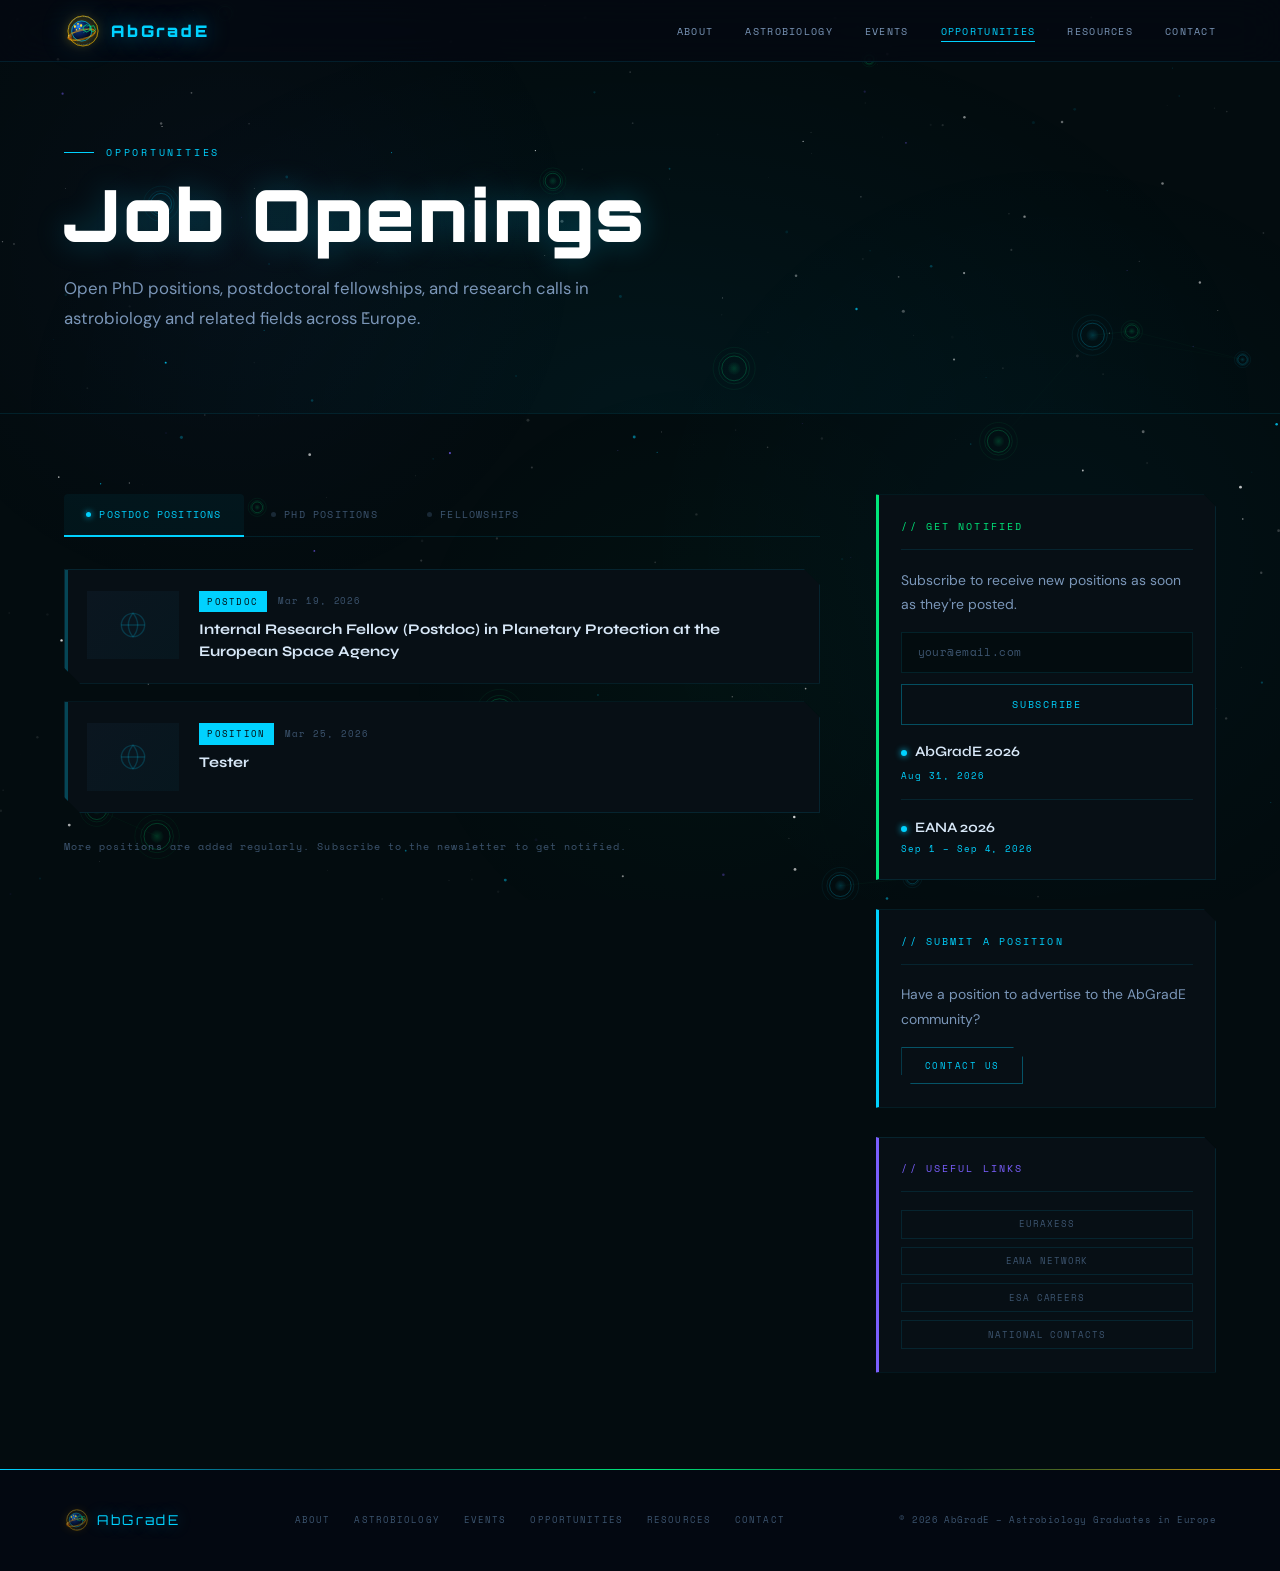
==== commit 6fe67148: "Opportunities page: dynamically load jobs from CMS by tag" ====
--- a/opportunities.html
+++ b/opportunities.html
@@ -143,6 +143,7 @@
   <div class="footer-copy">© 2026 AbGradE – Astrobiology Graduates in Europe</div>
 </footer>
 
+<script src="content.js"></script>
 <script src="main.js"></script>
 <script src="https://identity.netlify.com/v1/netlify-identity-widget.js"></script>
 <script>
